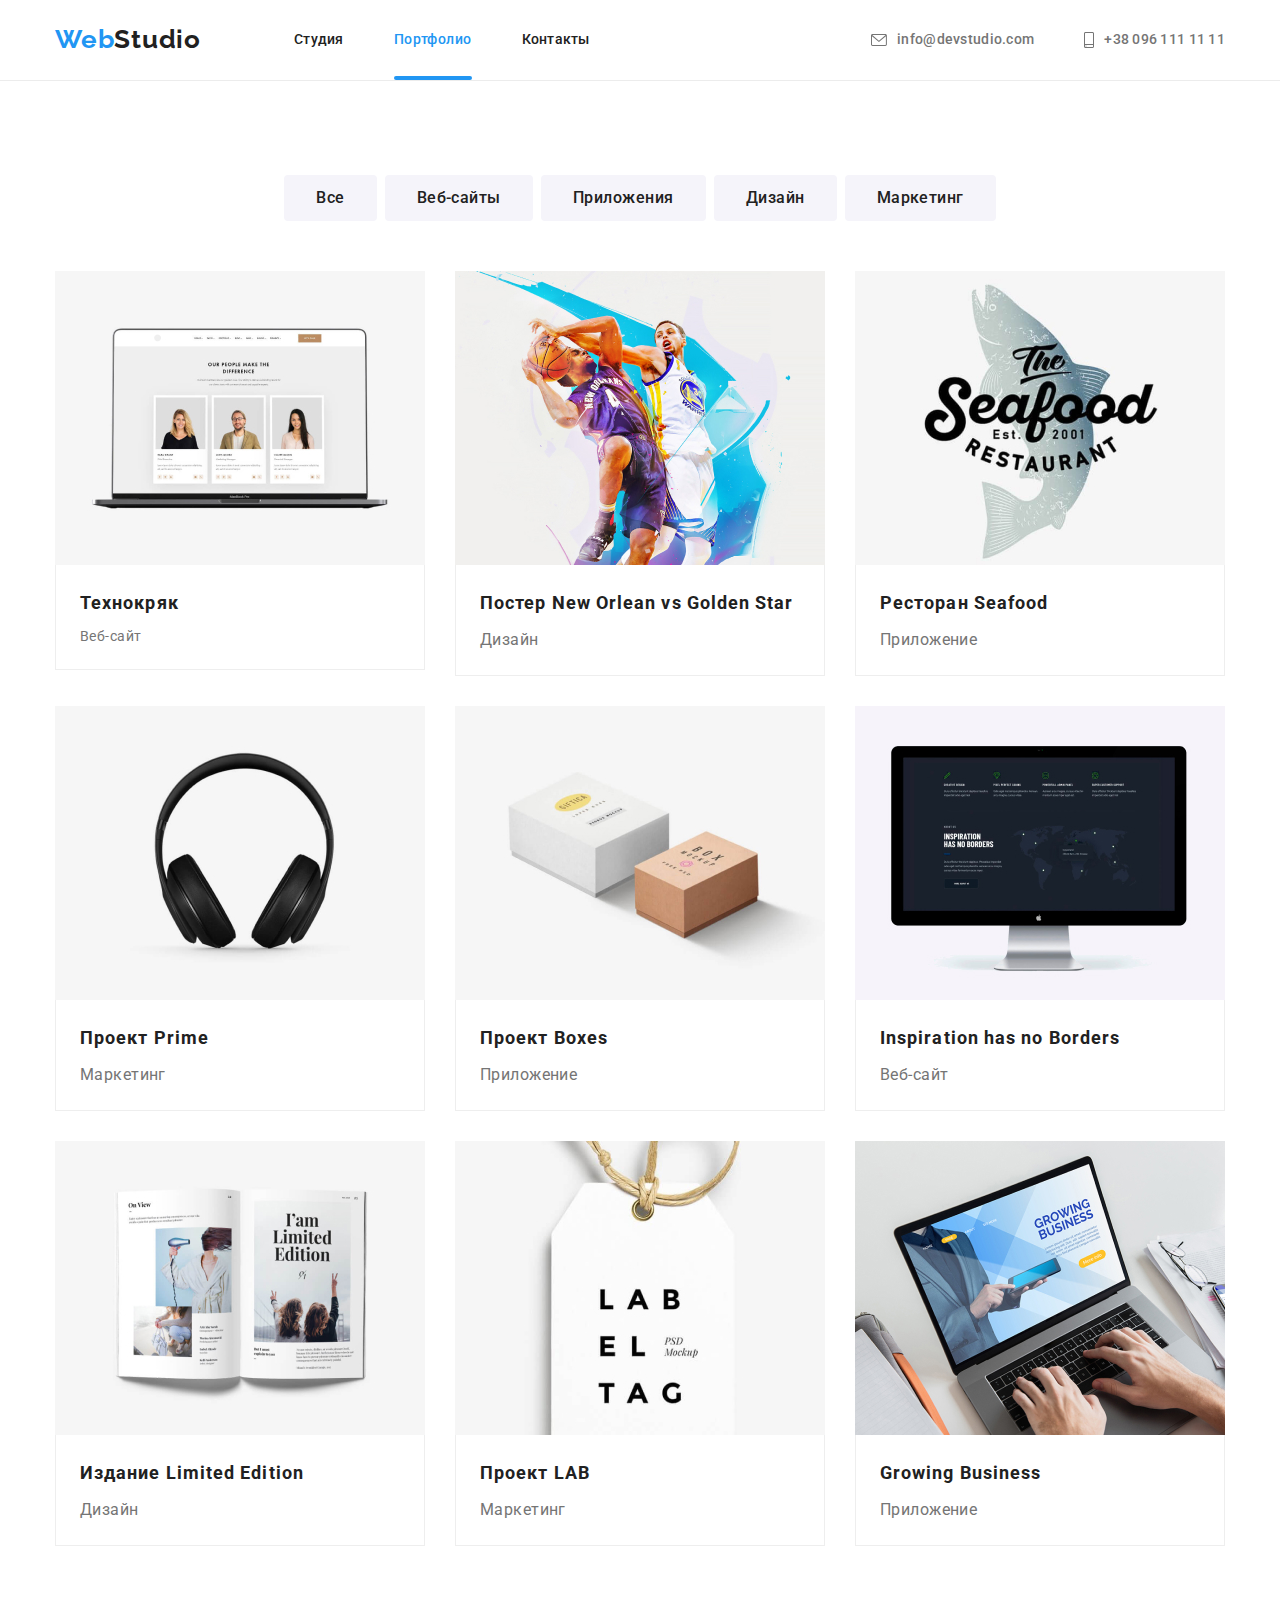
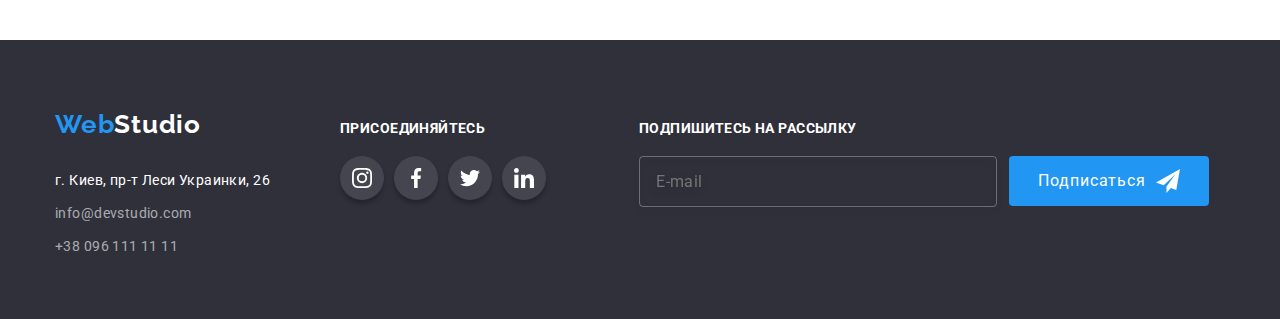
==== portfolio.html @ 82fd7d49 "перекопіював" ====
<!DOCTYPE html>
<html lang="ru">

<head>
    <meta charset="UTF-8">
    <meta http-equiv="X-UA-Compatible" content="IE=edge">
    <meta name="viewport" content="width=device-width, initial-scale=1.0">
    <title>Document</title>
    <link rel="preconnect" href="https://fonts.googleapis.com">
    <link rel="preconnect" href="https://fonts.gstatic.com" crossorigin>
    <link
        href="https://fonts.googleapis.com/css2?family=Raleway:wght@700&family=Roboto:wght@400;500;700;900&display=swap"
        rel="stylesheet">
    <link rel="stylesheet" href="./css/normalize.css"/>
    <link rel="stylesheet" href="./css/styles.css"/>
</head>

<body>
    <!-- Шапка сайта -->
<header class="page-header">
    <div class="container header-container">
        <nav class="main-nav">
            <div class="logo-site">
                <a href="./index.html" class="logo">Web<span class="logo-header">Studio</span></a>
            </div>
            <ul class="site-nav">
                <li class="list"><a href="./index.html" class="link">Студия</a></li>
                <li class="list"><a href="./portfolio.html" class="portfolio-link">Портфолио</a></li>
                <li class="list"><a href="" class="link">Контакты</a></li>
            </ul>
        </nav>
        <ul class="address-list">
            <li>
                <a href="mailto:info@devstudio.com" class="mail">
                    <svg class="mail-icon" width="16" height="12">
                        <use href="./images/sprite.svg#icon-mail"></use>
                    </svg>
                    info@devstudio.com</a>
            </li>
            <li class="address-list-item">
                <a href="tel:+380961111111" class="telef">
                    <svg class="telef-icon" width="10" height="16">
                        <use href="./images/sprite.svg#icon-tell"></use>
                    </svg>
                    +38 096 111 11 11</a>
            </li>
                    </ul>
    </div>
</header>
    <main>
        <section class="section project">
        <div class="container">

    
        <h1 class="visually-hidden">Проекти</h1>
        <ul class="project-list-ul">
            <li class="project-list-item"><button class="project-button" type="button">Все</button></li>
            <li class="project-list-item"><button class="project-button" type="button">Веб-сайты</button></li>
            <li class="project-list-item"><button class="project-button" type="button">Приложения</button></li>
            <li class="project-list-item"><button class="project-button" type="button">Дизайн</button></li>
            <li class="project-list-item"><button class="project-button" type="button">Маркетинг</button></li>
        </ul>
           <ul class="project-list">
            <li class="item">
                <div class="project-item-text">
                <img src="./images/portfolio1.jpg" alt="проетк" width="370"/>
                <p class="project-description">
                Технокряк это современная площадка распространения коронавируса.
                 Компании используют эту платформу для цифрового
                шпионажа и атак на защищённые сервера конкурентов.
                </p>
                </div>
                <div class="project-title-text">
                <h2 class="project-title">Технокряк</h2>
                <p>Веб-сайт</p>

                </div>
            </li>
            <li class="item">
                <div class="project-item-text">
                <img src="./images/portfolio2.jpg" alt="проетк" width="370"/>
                <p class="project-description">
                    Технокряк это современная площадка распространения коронавируса.
                    Компании используют эту платформу для цифрового
                    шпионажа и атак на защищённые сервера конкурентов.
                </p>
                </div>
                <div class="project-title-text">
                <h2 class="project-title">Постер New Orlean vs Golden Star</h2>
                <p class="project-text">Дизайн</p>
                </div>
            </li>
            <li class="item">
                <div class="project-item-text">
                <img src="./images/portfolio3.jpg" alt="проетк" width="370"/>
                <p class="project-description">
                    Технокряк это современная площадка распространения коронавируса.
                    Компании используют эту платформу для цифрового
                    шпионажа и атак на защищённые сервера конкурентов.
                </p>
                </div>
               <div class="project-title-text">
                <h2 class="project-title">Ресторан Seafood</h2>
                <p class="project-text">Приложение</p>
                </div>
            </li>
            <li class="item">
                <div class="project-item-text">
                <img src="./images/portfolio4.jpg" alt="проетк" width="370"/>
                <p class="project-description">
                    Технокряк это современная площадка распространения коронавируса.
                    Компании используют эту платформу для цифрового
                    шпионажа и атак на защищённые сервера конкурентов.
                </p>
                </div>
                <div class="project-title-text">
                <h2 class="project-title">Проект Prime</h2>
                <p class="project-text">Маркетинг</p>
                </div>
            </li>
            <li class="item">
                <div class="project-item-text">
                <img src="./images/portfolio5.jpg" alt="проетк" width="370"/>
                <p class="project-description">
                    Технокряк это современная площадка распространения коронавируса.
                    Компании используют эту платформу для цифрового
                    шпионажа и атак на защищённые сервера конкурентов.
                </p>
                </div>
               <div class="project-title-text">
                <h2 class="project-title">Проект Boxes</h2>
                <p class="project-text">Приложение</p>
                </div>
            </li>
            <li class="item">
                <div class="project-item-text">
                <img src="./images/portfolio6.jpg" alt="проетк" width="370"/><p class="project-description">
                    Технокряк это современная площадка распространения коронавируса.
                    Компании используют эту платформу для цифрового
                    шпионажа и атак на защищённые сервера конкурентов.
                </p>
                </div>
                <div class="project-title-text">
                <h2 class="project-title">Inspiration has no Borders</h2>
                <p class="project-text">Веб-сайт</p>
                </div>
            </li>
            <li class="item">
                <div class="project-item-text">
                <img src="./images/portfolio7.jpg" alt="проетк" width="370"/>
                <p class="project-description">
                    Технокряк это современная площадка распространения коронавируса.
                    Компании используют эту платформу для цифрового
                    шпионажа и атак на защищённые сервера конкурентов.
                </p>
                </div>
                <div class="project-title-text">
                <h2 class="project-title">Издание Limited Edition</h2>
                <p class="project-text">Дизайн</p>
                </div>
            </li>
            <li class="item">
                <div class="project-item-text">
                <img src="./images/portfolio8.jpg" alt="проетк" width="370"/>
                <p class="project-description">
                    Технокряк это современная площадка распространения коронавируса.
                    Компании используют эту платформу для цифрового
                    шпионажа и атак на защищённые сервера конкурентов.
                </p>
                </div>
                <div class="project-title-text">
                <h2 class="project-title">Проект LAB</h2>
                <p class="project-text">Маркетинг</p>
                </div>
            </li>
            <li class="item">
                <div class="project-item-text">
                <img src="./images/portfolio9.jpg" alt="проетк" width="370"/>
                <p class="project-description">
                    Технокряк это современная площадка распространения коронавируса.
                    Компании используют эту платформу для цифрового
                    шпионажа и атак на защищённые сервера конкурентов.
                </p>
                </div>
                <div class="project-title-text">
                <h2 class="project-title">Growing Business</h2>
                <p class="project-text">Приложение</p>
                </div>
            </li>

        </ul>
     </div>
    </section>
    </main>
    <!-- Футер -->
    <footer class="footer">
        <div class="container footer-container">
            <div class="footer-addrres-container">
                <a href="./index.html" class="logo">Web<span class="logo-footer">Studio</span></a>
                <address class="address">
                    <ul class="footer-address-list">
                        <li class="footer-address-item">
                            <p class="addres">г. Киев, пр-т Леси Украинки, 26</p>
                        </li>
                        <li class="footer-address-item">
                            <a href="mailto:info@devstudio.com" class="footer-mail">info@devstudio.com</a>
                        </li>
                        <li class="footer-address-item">
                            <a href="tel:+380961111111" class="footer-telef">+38 096 111 11
                                11</a>
                        </li>
                    </ul>
                </address>
            </div>
            <div class="futer-social">
                <h2 class="futer-title">присоединяйтесь</h2>
                <ul class="social-list">
                    <li class="social-item">
                        <a href="" class="furet-social-link">
                            <svg class="furet-social-icon" width="20" height="20">
                                <use href="./images/sprite.svg#icon-instagram"></use>
                            </svg>
                        </a>
                    </li>
                    <li class="social-item">
                        <a href="" class="furet-social-link">
                            <svg class="furet-social-icon" width="20" height="20">
                                <use href="./images/sprite.svg#icon-facebook"></use>
                            </svg>
                        </a>
                    </li>
                    <li class="social-item">
                        <a href="" class="furet-social-link">
                            <svg class="furet-social-icon" width="20" height="20">
                                <use href="./images/sprite.svg#icon-twiter"></use>
                            </svg>
                        </a>
                    </li>
                    <li class="social-item">
                        <a href="" class="furet-social-link">
                            <svg class="furet-social-icon" width="20" height="20">
                                <use href="./images/sprite.svg#icon-linkedin"></use>
                            </svg>
                        </a>
                    </li>
                </ul>
            </div>
            <div class="futer-forn">
                <h2 class="futer-forn-title">Подпишитесь на рассылку</h2>
                <form action="#" class="futer-forn-mailing">
                    <input type="email" name="user-email" placeholder="E-mail" required class="futer-forn-input" />
                    <button type="submit" class="futer-forn-button">
                        Подписаться
                        <svg class="close-icon" width="24" height="24">
                            <use href="./images/sprite.svg#icon-send"></use>
                        </svg>
                    </button>
                </form>
            </div>
        </div>
    </footer>
        
        </body>
        
        </html>
---- css/styles.css ----
html {
  box-sizing: border-box;
}

*,
*::before,
*::after {
  box-sizing: border-box;
}

:root {
  --primary-text-color: #757575;
  --title-text-color: #212121;
  --accent-color: #2f303a;
  --primary-white-color: #ffffff;
  --text-line: #2196f3;
  --white-color: #ffffff;
  --background-color-button: #f5f4fa;
}

h1,
h2,
h3,
h4,
h5,
h6,
p {
  margin: 0;
  padding: 0;
}
a {
  text-decoration: none;
}

img{
  display: block;
}

ul,
li {
  padding: 0;
  margin: 0;
  list-style: none;
}

body {
  background-color: var(--primary-white-color);
  color: var(--primary-text-color);

  font-family: Roboto, sans-serif;
  letter-spacing: 0.03em;
  font-size: 14px;
  line-height: 1.71;

  margin: 0;
}

.section {
  padding: 94px 0;
}

.visually-hidden {
  position: absolute;
  width: 1px;
  height: 1px;
  margin: -1px;
  padding: 0;
  overflow: hidden;
  border: 0;
  clip: rect(0 0 0 0);
}



.header-container {
  height: 80px;
  display: flex;
  align-items: center;
  justify-content: space-between;
}

.container {
  max-width: 1200px;
  padding-left: 15px;
  padding-right: 15px;
  margin-left: auto;
  margin-right: auto;

}

.site-nav > .list:first-child {
  margin-left: 0;
}

.list {
  margin-left: 50px;
}

/* logo */

.main-nav {
  display: flex;
  align-items: center;
}

.site-nav {
  display: flex;
  
}

.logo-site {
  margin-right: 93px;
}
.logo {
  text-decoration: none;
  color: var(--text-line);
  font-family: Raleway;
  font-style: normal;
  font-weight: bold;
  font-size: 26px;
  line-height: 1.9;
  letter-spacing: 0.03em;
}
.logo-header {
  color: var(--title-text-color);
}
.logo-footer {
  color: var(--white-color);
}


.page-header {
  border-bottom: 1px solid #ECECEC;
}

.footer-address-list {
  display: block;
}
.address-list {
  display: flex;
}
.site-nav .link {
  color: var(--title-text-color);
  text-decoration: none;
  font-size: 14px;
  line-height: 1.14;
  letter-spacing: 0.02em;
  text-decoration: none;
}

.list {
position: relative;

}
.portfolio-link::after,
.list .link::after {
  position: absolute;
  display: block;
  width: 100%;
  height: 4px;
  background-color: var(--text-line);
  border-radius: 2px;
  content: "";
  left: 0px;
  top: 48px;
  opacity: 0;
  transform: scale(0);
 transition: background-color 250ms cubic-bezier(0.4, 0, 0.2, 1);
}

.portfolio-link::after,
.list .link:hover::after {
  opacity: 1;
  transform: scale(1);
 transition: background-color 250ms cubic-bezier(0.4, 0, 0.2, 1);
}

.mail {
  margin-right: 50px;
}
.mail,
.telef {
  display: flex;
  align-items: center;
  color: var(--primary-text-color);
  text-decoration: none;
  font-size: 14px;
  line-height: 1.14;
  letter-spacing: 0.02em;
  text-decoration: none;
  transition: color 250ms cubic-bezier(0.4, 0, 0.2, 1);

}
.address-list-item{
  display: inline-flex;
  background-size: contain;
  align-items: center;

}

.mail:hover .mail-icon,
.mail:focus .mail-icon,
.telef:hover .telef-icon,
.telefem:focus .telef-icon {
  fill: var(--text-line);
}

.mail-icon,
.telef-icon {
  margin-right: 10px;
  fill: var(--primary-text-color);
 transition: fill 250ms cubic-bezier(0.4, 0, 0.2, 1);
}
.site-nav,
.mail,
.telef {
  font-weight: 500;
}


.site-nav .link:hover,
.mail:hover,
.telef:hover,
.site-nav .link:focus,
.mail:focus,
.telef:focus {
  color: var(--text-line);
 transition: color 250ms cubic-bezier(0.4, 0, 0.2, 1);}

/* ГЕРОЙ */

.hero {
  background-color: var(--accent-color);
  max-width: 1600px;
  padding: 200px 0;
  align-items: center;
  text-align: center;
  background-image: linear-gradient(
    rgba(47, 48, 58, 0.4),
    rgba(47, 48, 58, 0.4)
  ),
  url(../images/hero.jpg);
  background-repeat: no-repeat;
  background-position: center;
  background-size: cover;
  margin: 0 auto;
}

.hero-title {
  color: var(--primary-white-color);

  font-weight: 900;
  font-size: 44px;
  line-height: 1.36;
  text-align: center;
  letter-spacing: 0.06em;
  text-transform: uppercase;

  margin-top: 0;

  max-width: 650px;
  margin: 0 auto;
  margin-bottom: 30px;
}

/* Button */

.button {
  color: var(--primary-white-color);
  background-color: var(--text-line);

  font-size: 16px;
  line-height: 1.87;
  letter-spacing: 0.06em;
  cursor: pointer;
font-weight: 700;
  margin-left: auto;
  margin-right: auto;
  padding: 10px 32px;
  border: none;
  border-radius: 4px;
  transition: background-color 250ms cubic-bezier(0.4, 0, 0.2, 1);
}

.button:focus,
.button:hover {
  background-color: #188ce8;
}

/* -----------------Преимущества---------------------------- */


.advantages-list {
  display: flex;
}
.advantages-img{
  padding: 25px 100px;
  margin-bottom: 30px;
  background: #F5F4FA;
border-radius: 4px
}
.advantages-title {
  color: var(--title-text-color);
  text-transform: uppercase;
  line-height: 1.14;
  font-size: 14px;
  letter-spacing: 0.03em;
  margin-bottom: 10px;
}

.advantages-box {
  margin-left: 30px;

}

.advantages-box:first-child {
  margin-left: 0;
}
.advantages-text {
  color: var(--primary-text-color);
  width: 270px;
  /* flex-wrap: wrap; */
}

/* -----------Чем мы занимаемся---------------------- */
.work{
  padding-top: 0;
}
.work-list {
  display: flex;
}

.clients-title,
.work-title,
.team-our-title{
  color: var(--title-text-color);

  font-size: 36px;
  line-height: 1.16;
  text-align: center;
  letter-spacing: 0.03em;
  margin-bottom: 50px;
}

.work-box:not(:last-child) {
  margin-right: 30px;
}

.work-box{
  position: relative;

}
.work-text{
  position:absolute;
width: 100%;
  font-size: 14px;
  font-weight: 700;
line-height: 1.14;
text-align: center;
letter-spacing: 0.03em;
text-transform: uppercase;

padding: 27px;
bottom: 0px;


color: var(--white-color);
background: rgba(47, 48, 58, 0.8);
}


/* ------------------ Наша команда--------------------- */

.team {
    background-color: var(--background-color-button);
}
.team-list {
  display: flex;
}

.team-icon {
  margin-left: 30px;
  box-shadow: 0px 1px 3px rgba(0, 0, 0, 0.12), 0px 1px 1px rgba(0, 0, 0, 0.14),
    0px 2px 1px rgba(0, 0, 0, 0.2);
  border-radius: 0px 0px 4px 4px;
}
.team-icon:first-child {
  margin-left: 0px;
}
.team-text {
  font-size: 16px;
  line-height: 1.18;
  text-align: center;
  margin-bottom: 16px;
}


.team-title {
  color: var(--title-text-color);

  font-weight: 500;
  font-size: 16px;
  line-height: 1.18;
  text-align: center;

  margin-bottom: 10px;
}
.team-wrapper{
  padding: 30px 0;
  background-color: #ffffff;
}
/* ------------------постоянні клієнти-------------------*/
.clients-list {
    display: flex;
    justify-content: center;
}

.clients-item {

    margin-right: 30px;
}

.clients-item:last-child {
    margin-right: 0;
}

.clients-link {

  display: flex;
  align-items: center;
  justify-content: center;
  border: 1px solid #AFB1B8;
  border-radius: 4px;
      width: 170px;
    height: 92px;
}

.clients-link:hover{
border-color: var(--text-line);
}
.clients-icon {
    fill: #AFB1B8;
}


.clients-item:focus .clients-item,
.clients-item:hover .clients-item {
  
    border: 5px solid var(--text-line);
}

.clients-link:hover .clients-icon,
.clients-link:focus .clients-icon {
    fill: var(--text-line);
   
}

/* ------------------посилання на соц мережі-------------------*/
.social-list {
    display: flex;
    justify-content: center;
}

.social-item {
    width: 44px;
    height: 44px;
    margin-right: 10px;
}

.social-item:last-child {
    margin-right: 0;
}

.social-link {
    height: 100%;
    background-color: var(--primary-white-color);
    border-radius: 50%;
    display: block;
    display: flex;
    align-items: center;
    justify-content: center;
    transition: background-color 250ms cubic-bezier(0.4, 0, 0.2, 1);
}

.social-icon {
    fill: #AFB1B8;
}

.social-link:hover,
.social-link:focus {
    background-color: var(--text-line);
}

.social-link:hover .social-icon,
.social-link:focus .social-icon {
    fill: var(--primary-white-color);
}


/* Футер */
.footer {
  background: #2f303a;
  padding: 60px 0;
}

.footer-container{
  display: flex;
  align-items: baseline;
}


.addres {
  text-decoration: none;
  list-style: none;
  color: var(--primary-white-color);
}

.footer-mail,
.footer-telef {
  color: rgba(255, 255, 255, 0.6);
  text-decoration: none;
  list-style: none;

}


.footer-mail:hover,
.footer-telef:hover,
.footer-mail:focus,
.footer-telef:focus {
  color: var(--text-line);
    transition: color 250ms cubic-bezier(0.4, 0, 0.2, 1);

}

.addres,
.footer-mail,
.footer-telef {
  font-style: normal;
  font-weight: normal;
}

.footer-address-item:not(:last-child) {
  margin-bottom: 9px;
}

.address {
  margin-top: 20px;
}

.futer-social {
margin-left: 70px;
}

.futer-forn-title,
.futer-title {
color: #FFFFFF;
font-size: 14px;
line-height: 16px;
letter-spacing: 0.03em;
text-transform: uppercase;
margin-bottom: 20px;

}

.furet-social-link {
    height: 100%;
    box-shadow: 0px 4px 4px rgba(0, 0, 0, 0.25);
    background-color: rgba(256, 256, 256, 0.10);
    border-radius: 50%;
    display: block;
    display: flex;
    align-items: center;
    justify-content: center;
    transition: background-color 250ms cubic-bezier(0.4, 0, 0.2, 1);

}

.furet-social-icon {
    fill: #ffffff;
}

.furet-social-link:hover,
.furet-social-link:focus {
    background-color: var(--text-line);
}

/*-----------------форма розсилки------------*/

.futer-forn{
  width: 570px;
margin-left: 93px;
}
.futer-forn-mailing{
    display: flex;
    justify-content: space-between;;
}


.futer-forn-button{
     display: flex;
    align-items: center;
    justify-content: center;
  color: var(--primary-white-color);
    background-color: var(--text-line);
    font-size: 16px;
    line-height: 1.87;
    letter-spacing: 0.06em;
    cursor: pointer;
    margin-left: 12px;
    
    padding-top: 10px;
    padding-bottom: 10px;
    border: none;
    border-radius: 4px;
    transition: background-color 250ms cubic-bezier(0.4, 0, 0.2, 1);
    
    width: 200px;
    height: 50px;
}

.futer-forn-input{
  width: 358px;
  height: 100%;
  border: 1px solid rgba(255, 255, 255, 0.3);
box-sizing: border-box;
filter: drop-shadow(0px 4px 4px rgba(0, 0, 0, 0.15));
border-radius: 4px;
background-color: inherit;
padding-top: 15px;
padding-bottom: 15px;
padding-left: 16px;
font-size: 16px;
line-height: 1,25;
letter-spacing: 0.03em;

color: rgba(255, 255, 255, 0.6);

}

.close-icon{
  margin-left: 10px;
  
}

/*_____________________ */
/* -------------------сторінка portfolio------------------ */

/* header portfolio */

.portfolio-link {
  text-decoration: none;
  color: var(--text-line);

}
/* кнопки в портфоліо */
.project-button:hover,
.project-button:focus {
  background: #2196F3;
  color: var(--white-color);
}
.project-button {
  background: var(--background-color-button);
  color: var(--title-text-color);
  cursor: pointer;
  font-weight: 500;
  font-size: 16px;
  line-height: 1.62;
  text-align: center;
  letter-spacing: 0.03em;
  padding: 10px 32px;
  border: none;
  border-radius: 4px;
  font-family: inherit;
  transition: background-color 250ms cubic-bezier(0.4, 0, 0.2, 1);
}

/* роботи в портфоліо */


.project-title {
  color: var(--title-text-color);

  font-size: 18px;
  line-height: 2;
  letter-spacing: 0.06em;
  margin-bottom: 4px;
}

.project-list-ul {
  display: flex;
  justify-content: center;
  margin-bottom: 50px;
}
.project-list-item {
  
  margin-left: 8px;
}

.project-button:hover,
.project-button:focus {
box-shadow: 0px 3px 1px rgba(0, 0, 0, 0.1), 0px 1px 2px rgba(0, 0, 0, 0.08), 0px 2px 2px rgba(0, 0, 0, 0.12);
}

.project-list-item:first-child {
  margin-left: 0px;
}

/* .project-button {
  list-style: none;
  align-items: center;
  margin-right: 8px; 
}*/

.project-text {
  font-size: 16px;
  line-height: 1.87;
}

.project-list {
  display: flex;
  flex-wrap: wrap;
  margin-left: calc(-1 * 30px);
  margin-top: calc(-1 * 30px);
}

.item {
  flex-basis: calc(100% / 3 - 30px);
  margin-left: 30px;
  margin-top: 30px;

}

.item:hover,
.item:focus {
  
box-shadow: 0px 1px 1px rgba(0, 0, 0, 0.12), 0px 4px 4px rgba(0, 0, 0, 0.06), 1px 4px 6px rgba(0, 0, 0, 0.16);
}

.project-title-text{
  padding: 20px 24px 20px 24px;
  border-left: 1px solid #EEEEEE;
  border-bottom: 1px solid #EEEEEE;
  border-right: 1px solid #EEEEEE;
}

.item:hover .project-description {
    transform: translateY(0);
}

.project-item-text{
    position: relative;
    overflow: hidden;
}

.project-description {
    line-height: 1.56;
    font-size: 18px;

    background: rgba(33, 150, 243, 0.9);
    color: var(--white-color);
    position: absolute;
    top: 0;
    height: 100%;
    padding: 63px 24px;
    transform: translate(0%, 100%);
    transition: transform 250ms cubic-bezier(0.4, 0, 0.2, 1);
}

/*------------------------модельне вікно-------------------*/


.backdrop {
    width: 100vw;
    height: 100vh;
    position: fixed;
    top: 0;
    background-color: rgba(0, 0, 0, 0.2);
}

.modal {

    background-color: #ffffff;
    box-shadow: 0px 1px 3px rgba(0, 0, 0, 0.12), 0px 1px 1px rgba(0, 0, 0, 0.14), 0px 2px 1px rgba(0, 0, 0, 0.2);
    border-radius: 4px;
    position: absolute;
    top: 50%;
    left: 50%;
    transform: translate(-50%, -50%);
 
    padding: 40px;
}

.btn-close {
    width: 30px;
    height: 30px;
    border-radius: 50%;
    background-color: transparent;
    border: 1px solid rgba(0, 0, 0, 0.1);
    position: absolute;
    top: 8px;
    right: 8px;
    cursor: pointer;
    display: flex;
     align-items: center;
    
  
}

.is-hidden {
    opacity: 0;
    pointer-events: none;
}

.modal-title {
font-size: 20px;
line-height: 1.15;
text-align: center;
letter-spacing: 0.03em;
font-weight: bold;

color: var(--title-text-color);

margin-bottom: 12px;

}

.form-label{
display: block;
margin-bottom: 5px;
font-size: 12px;
line-height: 1.16;
letter-spacing: 0.01em;
color: #757575;
}
/*------------------------------------------------------*/

.human-data {
margin-bottom: 10px;
}

.form-input {
width: 100%;
height: 45px;
border: 1px solid rgba(33, 33, 33, 0.2);
box-sizing: border-box;
border-radius: 4px;
margin-bottom: 10px;

padding-left: 40px;
outline: none;
}

.text-coment:focus,
.form-input:focus {
    border-color: var(--text-line);
}
/*--------------------------------------------------*/
.form-input:focus + .form-icon {
    fill: var(--text-line);
   
}




.form-cpment {
    width: 100%;
    height: 120px;
    border: 1px solid #999999;
    border-radius: 5px;
    padding: 5px 10px;
    resize: none;
    
    
    font-size: 12px;
line-height: 11.16;
letter-spacing: 0.01em;

color: rgba(117, 117, 117, 0.5);
}

.form-cpment::placeholder {
    font-size: 14px;
}

.input-wrapper {
    display: block;
    position: relative;
}

.form-icon {
    position: absolute;
    left: 12px;
    top: 25%;
    
}



.check-text {
    font-size: 14px;
    color: var(--fifth-text-color);
    display: flex;
    align-items: center;
    position: relative;
    margin-bottom: 20px;
}

.check-item {
    width: 15px;
    height: 15px;
    border: 2px solid #000000;
    border-radius: 3px;
    margin-right: 5px;
    display: flex;
    align-items: center;
    justify-content: center;
}

.form-checkbox:checked + .check-text > .check-item {
    background-color: var(--text-line);
    border-color: transparent;
}


.form-btn {

  display: block;
    margin: 0 auto;
  font-weight: bold;
font-size: 16px;
line-height: 1.87;
/* display: flex; */
align-items: center;
text-align: center;
letter-spacing: 0.06em;
color: #FFFFFF;
background: #188CE8;
box-shadow: 0px 4px 4px rgba(0, 0, 0, 0.15);
border-radius: 4px;
border: none;
padding: 10px 55px;
cursor: pointer;

}
.link-check {
  color: var(--text-line);
  margin-left: 5px;
}

.text-coment{
width: 100%;
height: 120px;
border: 1px solid rgba(33, 33, 33, 0.2);
box-sizing: border-box;
border-radius: 4px;
padding: 12px 16px;
resize: none;
}
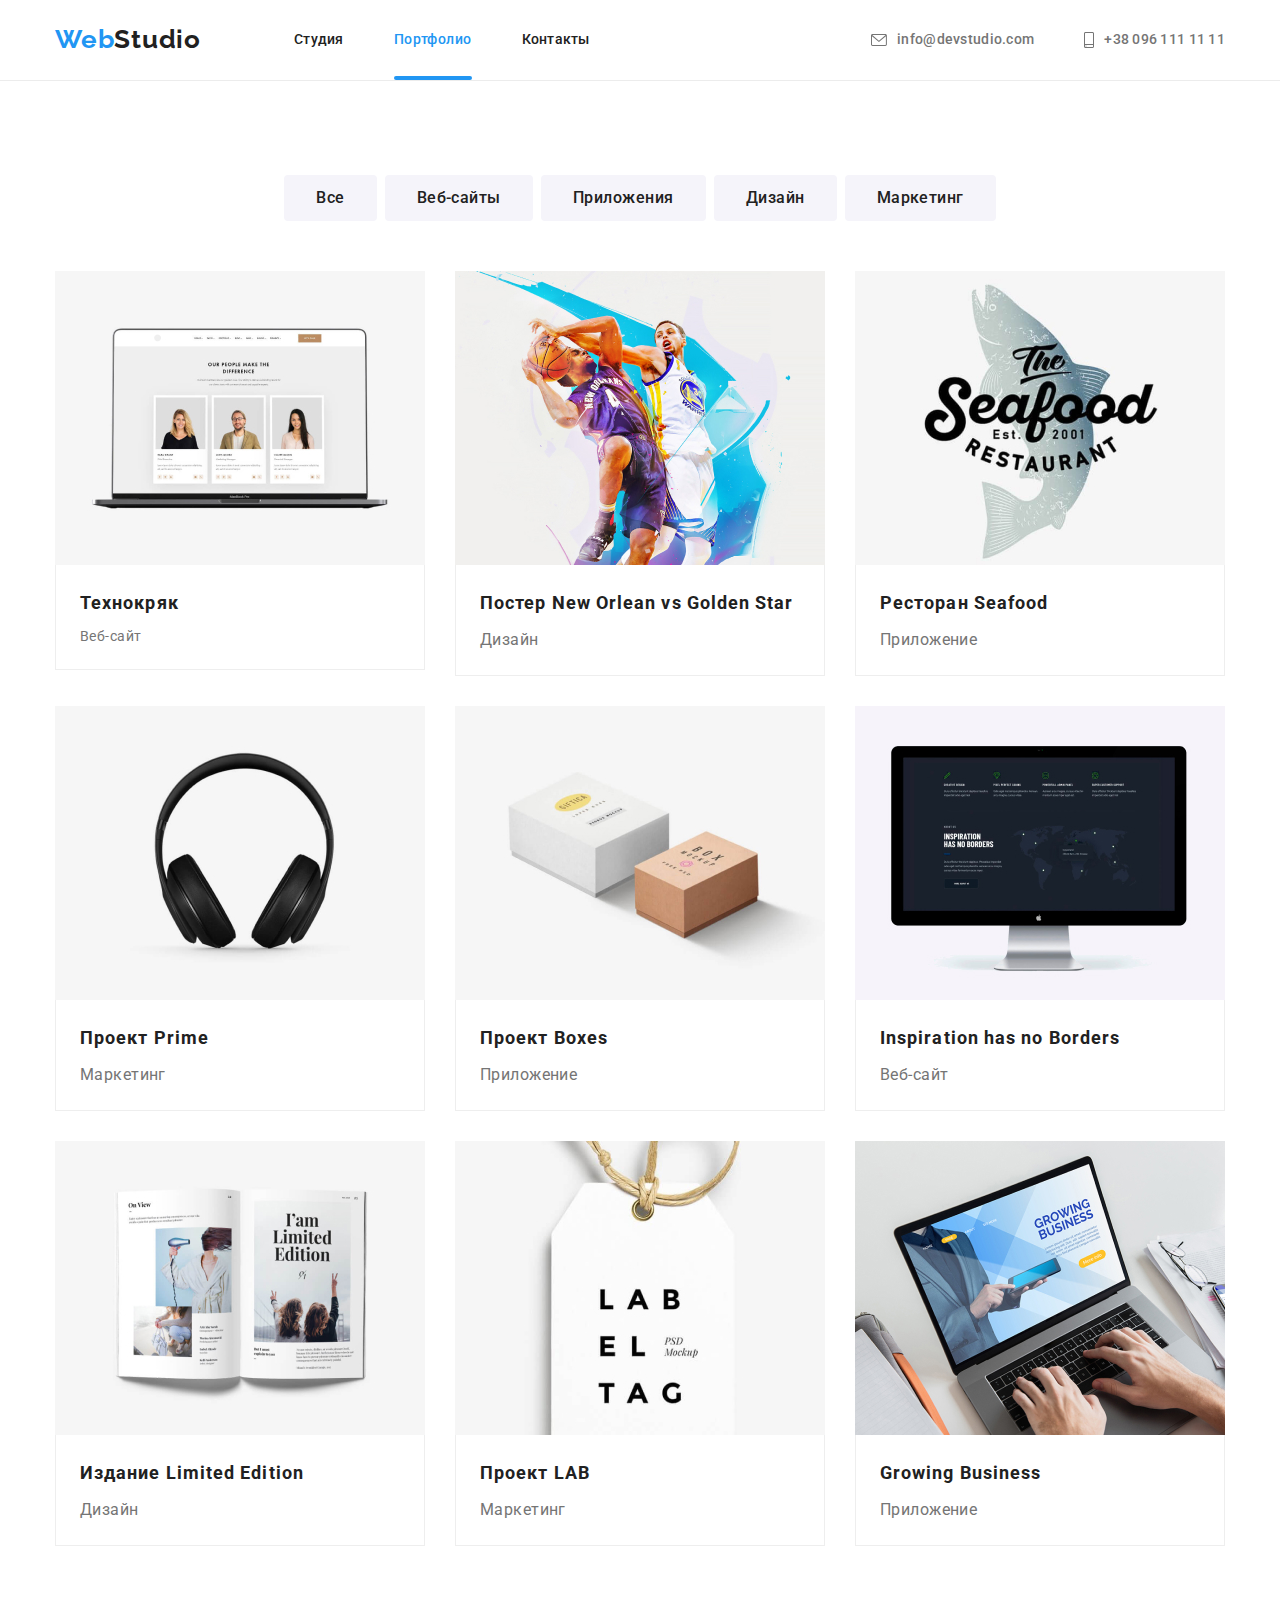
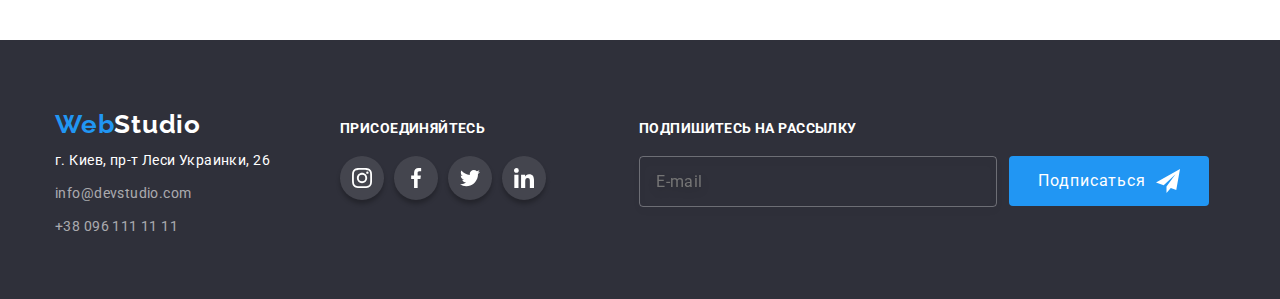
==== commit fd489e4e: "розбив на файли scss" ====
--- a/portfolio.html
+++ b/portfolio.html
@@ -13,11 +13,12 @@
         rel="stylesheet">
     <link rel="stylesheet" href="./css/normalize.css"/>
     <link rel="stylesheet" href="./css/styles.css"/>
+    <link rel="stylesheet" href="./css/main.min.css" />
 </head>
 
 <body>
     <!-- Шапка сайта -->
-<header class="page-header">
+<header class="header">
     <div class="container header-container">
         <nav class="main-nav">
             <div class="logo-site">
@@ -53,12 +54,12 @@
 
     
         <h1 class="visually-hidden">Проекти</h1>
-        <ul class="project-list-ul">
-            <li class="project-list-item"><button class="project-button" type="button">Все</button></li>
-            <li class="project-list-item"><button class="project-button" type="button">Веб-сайты</button></li>
-            <li class="project-list-item"><button class="project-button" type="button">Приложения</button></li>
-            <li class="project-list-item"><button class="project-button" type="button">Дизайн</button></li>
-            <li class="project-list-item"><button class="project-button" type="button">Маркетинг</button></li>
+        <ul class="project-button">
+            <li class="project-button__list"><button class="project-button__item" type="button">Все</button></li>
+            <li class="project-button__list"><button class="project-button__item" type="button">Веб-сайты</button></li>
+            <li class="project-button__list"><button class="project-button__item" type="button">Приложения</button></li>
+            <li class="project-button__list"><button class="project-button__item" type="button">Дизайн</button></li>
+            <li class="project-button__list"><button class="project-button__item" type="button">Маркетинг</button></li>
         </ul>
            <ul class="project-list">
             <li class="item">
--- a/css/styles.css
+++ b/css/styles.css
@@ -1,960 +1,43 @@
-html {
-  box-sizing: border-box;
-}
 
-*,
-*::before,
-*::after {
-  box-sizing: border-box;
-}
-
-:root {
-  --primary-text-color: #757575;
-  --title-text-color: #212121;
-  --accent-color: #2f303a;
-  --primary-white-color: #ffffff;
-  --text-line: #2196f3;
-  --white-color: #ffffff;
-  --background-color-button: #f5f4fa;
-}
-
-h1,
-h2,
-h3,
-h4,
-h5,
-h6,
-p {
-  margin: 0;
-  padding: 0;
-}
-a {
-  text-decoration: none;
-}
-
-img{
-  display: block;
-}
-
-ul,
-li {
-  padding: 0;
-  margin: 0;
-  list-style: none;
-}
-
-body {
-  background-color: var(--primary-white-color);
-  color: var(--primary-text-color);
-
-  font-family: Roboto, sans-serif;
-  letter-spacing: 0.03em;
-  font-size: 14px;
-  line-height: 1.71;
-
-  margin: 0;
-}
-
-.section {
-  padding: 94px 0;
-}
-
-.visually-hidden {
-  position: absolute;
-  width: 1px;
-  height: 1px;
-  margin: -1px;
-  padding: 0;
-  overflow: hidden;
-  border: 0;
-  clip: rect(0 0 0 0);
-}
-
-
-
-.header-container {
-  height: 80px;
-  display: flex;
-  align-items: center;
-  justify-content: space-between;
-}
-
-.container {
-  max-width: 1200px;
-  padding-left: 15px;
-  padding-right: 15px;
-  margin-left: auto;
-  margin-right: auto;
-
-}
-
-.site-nav > .list:first-child {
-  margin-left: 0;
-}
-
-.list {
-  margin-left: 50px;
-}
 
 /* logo */
 
-.main-nav {
-  display: flex;
-  align-items: center;
-}
-
-.site-nav {
-  display: flex;
-  
-}
-
-.logo-site {
-  margin-right: 93px;
-}
-.logo {
-  text-decoration: none;
-  color: var(--text-line);
-  font-family: Raleway;
-  font-style: normal;
-  font-weight: bold;
-  font-size: 26px;
-  line-height: 1.9;
-  letter-spacing: 0.03em;
-}
-.logo-header {
-  color: var(--title-text-color);
-}
-.logo-footer {
-  color: var(--white-color);
-}
-
-
-.page-header {
-  border-bottom: 1px solid #ECECEC;
-}
-
-.footer-address-list {
-  display: block;
-}
-.address-list {
-  display: flex;
-}
-.site-nav .link {
-  color: var(--title-text-color);
-  text-decoration: none;
-  font-size: 14px;
-  line-height: 1.14;
-  letter-spacing: 0.02em;
-  text-decoration: none;
-}
-
-.list {
-position: relative;
-
-}
-.portfolio-link::after,
-.list .link::after {
-  position: absolute;
-  display: block;
-  width: 100%;
-  height: 4px;
-  background-color: var(--text-line);
-  border-radius: 2px;
-  content: "";
-  left: 0px;
-  top: 48px;
-  opacity: 0;
-  transform: scale(0);
- transition: background-color 250ms cubic-bezier(0.4, 0, 0.2, 1);
-}
-
-.portfolio-link::after,
-.list .link:hover::after {
-  opacity: 1;
-  transform: scale(1);
- transition: background-color 250ms cubic-bezier(0.4, 0, 0.2, 1);
-}
-
-.mail {
-  margin-right: 50px;
-}
-.mail,
-.telef {
-  display: flex;
-  align-items: center;
-  color: var(--primary-text-color);
-  text-decoration: none;
-  font-size: 14px;
-  line-height: 1.14;
-  letter-spacing: 0.02em;
-  text-decoration: none;
-  transition: color 250ms cubic-bezier(0.4, 0, 0.2, 1);
-
-}
-.address-list-item{
-  display: inline-flex;
-  background-size: contain;
-  align-items: center;
-
-}
-
-.mail:hover .mail-icon,
-.mail:focus .mail-icon,
-.telef:hover .telef-icon,
-.telefem:focus .telef-icon {
-  fill: var(--text-line);
-}
-
-.mail-icon,
-.telef-icon {
-  margin-right: 10px;
-  fill: var(--primary-text-color);
- transition: fill 250ms cubic-bezier(0.4, 0, 0.2, 1);
-}
-.site-nav,
-.mail,
-.telef {
-  font-weight: 500;
-}
-
-
-.site-nav .link:hover,
-.mail:hover,
-.telef:hover,
-.site-nav .link:focus,
-.mail:focus,
-.telef:focus {
-  color: var(--text-line);
- transition: color 250ms cubic-bezier(0.4, 0, 0.2, 1);}
-
 /* ГЕРОЙ */
 
-.hero {
-  background-color: var(--accent-color);
-  max-width: 1600px;
-  padding: 200px 0;
-  align-items: center;
-  text-align: center;
-  background-image: linear-gradient(
-    rgba(47, 48, 58, 0.4),
-    rgba(47, 48, 58, 0.4)
-  ),
-  url(../images/hero.jpg);
-  background-repeat: no-repeat;
-  background-position: center;
-  background-size: cover;
-  margin: 0 auto;
-}
-
-.hero-title {
-  color: var(--primary-white-color);
-
-  font-weight: 900;
-  font-size: 44px;
-  line-height: 1.36;
-  text-align: center;
-  letter-spacing: 0.06em;
-  text-transform: uppercase;
-
-  margin-top: 0;
-
-  max-width: 650px;
-  margin: 0 auto;
-  margin-bottom: 30px;
-}
 
 /* Button */
 
-.button {
-  color: var(--primary-white-color);
-  background-color: var(--text-line);
-
-  font-size: 16px;
-  line-height: 1.87;
-  letter-spacing: 0.06em;
-  cursor: pointer;
-font-weight: 700;
-  margin-left: auto;
-  margin-right: auto;
-  padding: 10px 32px;
-  border: none;
-  border-radius: 4px;
-  transition: background-color 250ms cubic-bezier(0.4, 0, 0.2, 1);
-}
-
-.button:focus,
-.button:hover {
-  background-color: #188ce8;
-}
 
 /* -----------------Преимущества---------------------------- */
 
 
-.advantages-list {
-  display: flex;
-}
-.advantages-img{
-  padding: 25px 100px;
-  margin-bottom: 30px;
-  background: #F5F4FA;
-border-radius: 4px
-}
-.advantages-title {
-  color: var(--title-text-color);
-  text-transform: uppercase;
-  line-height: 1.14;
-  font-size: 14px;
-  letter-spacing: 0.03em;
-  margin-bottom: 10px;
-}
-
-.advantages-box {
-  margin-left: 30px;
-
-}
-
-.advantages-box:first-child {
-  margin-left: 0;
-}
-.advantages-text {
-  color: var(--primary-text-color);
-  width: 270px;
-  /* flex-wrap: wrap; */
-}
 
 /* -----------Чем мы занимаемся---------------------- */
-.work{
-  padding-top: 0;
-}
-.work-list {
-  display: flex;
-}
-
-.clients-title,
-.work-title,
-.team-our-title{
-  color: var(--title-text-color);
-
-  font-size: 36px;
-  line-height: 1.16;
-  text-align: center;
-  letter-spacing: 0.03em;
-  margin-bottom: 50px;
-}
-
-.work-box:not(:last-child) {
-  margin-right: 30px;
-}
-
-.work-box{
-  position: relative;
-
-}
-.work-text{
-  position:absolute;
-width: 100%;
-  font-size: 14px;
-  font-weight: 700;
-line-height: 1.14;
-text-align: center;
-letter-spacing: 0.03em;
-text-transform: uppercase;
-
-padding: 27px;
-bottom: 0px;
-
-
-color: var(--white-color);
-background: rgba(47, 48, 58, 0.8);
-}
-
 
 /* ------------------ Наша команда--------------------- */
 
-.team {
-    background-color: var(--background-color-button);
-}
-.team-list {
-  display: flex;
-}
-
-.team-icon {
-  margin-left: 30px;
-  box-shadow: 0px 1px 3px rgba(0, 0, 0, 0.12), 0px 1px 1px rgba(0, 0, 0, 0.14),
-    0px 2px 1px rgba(0, 0, 0, 0.2);
-  border-radius: 0px 0px 4px 4px;
-}
-.team-icon:first-child {
-  margin-left: 0px;
-}
-.team-text {
-  font-size: 16px;
-  line-height: 1.18;
-  text-align: center;
-  margin-bottom: 16px;
-}
-
-
-.team-title {
-  color: var(--title-text-color);
-
-  font-weight: 500;
-  font-size: 16px;
-  line-height: 1.18;
-  text-align: center;
-
-  margin-bottom: 10px;
-}
-.team-wrapper{
-  padding: 30px 0;
-  background-color: #ffffff;
-}
 /* ------------------постоянні клієнти-------------------*/
-.clients-list {
-    display: flex;
-    justify-content: center;
-}
-
-.clients-item {
-
-    margin-right: 30px;
-}
-
-.clients-item:last-child {
-    margin-right: 0;
-}
-
-.clients-link {
-
-  display: flex;
-  align-items: center;
-  justify-content: center;
-  border: 1px solid #AFB1B8;
-  border-radius: 4px;
-      width: 170px;
-    height: 92px;
-}
-
-.clients-link:hover{
-border-color: var(--text-line);
-}
-.clients-icon {
-    fill: #AFB1B8;
-}
-
-
-.clients-item:focus .clients-item,
-.clients-item:hover .clients-item {
-  
-    border: 5px solid var(--text-line);
-}
-
-.clients-link:hover .clients-icon,
-.clients-link:focus .clients-icon {
-    fill: var(--text-line);
-   
-}
 
 /* ------------------посилання на соц мережі-------------------*/
-.social-list {
-    display: flex;
-    justify-content: center;
-}
-
-.social-item {
-    width: 44px;
-    height: 44px;
-    margin-right: 10px;
-}
-
-.social-item:last-child {
-    margin-right: 0;
-}
-
-.social-link {
-    height: 100%;
-    background-color: var(--primary-white-color);
-    border-radius: 50%;
-    display: block;
-    display: flex;
-    align-items: center;
-    justify-content: center;
-    transition: background-color 250ms cubic-bezier(0.4, 0, 0.2, 1);
-}
-
-.social-icon {
-    fill: #AFB1B8;
-}
-
-.social-link:hover,
-.social-link:focus {
-    background-color: var(--text-line);
-}
-
-.social-link:hover .social-icon,
-.social-link:focus .social-icon {
-    fill: var(--primary-white-color);
-}
 
 
 /* Футер */
-.footer {
-  background: #2f303a;
-  padding: 60px 0;
-}
-
-.footer-container{
-  display: flex;
-  align-items: baseline;
-}
-
-
-.addres {
-  text-decoration: none;
-  list-style: none;
-  color: var(--primary-white-color);
-}
-
-.footer-mail,
-.footer-telef {
-  color: rgba(255, 255, 255, 0.6);
-  text-decoration: none;
-  list-style: none;
-
-}
-
-
-.footer-mail:hover,
-.footer-telef:hover,
-.footer-mail:focus,
-.footer-telef:focus {
-  color: var(--text-line);
-    transition: color 250ms cubic-bezier(0.4, 0, 0.2, 1);
-
-}
-
-.addres,
-.footer-mail,
-.footer-telef {
-  font-style: normal;
-  font-weight: normal;
-}
-
-.footer-address-item:not(:last-child) {
-  margin-bottom: 9px;
-}
-
-.address {
-  margin-top: 20px;
-}
-
-.futer-social {
-margin-left: 70px;
-}
-
-.futer-forn-title,
-.futer-title {
-color: #FFFFFF;
-font-size: 14px;
-line-height: 16px;
-letter-spacing: 0.03em;
-text-transform: uppercase;
-margin-bottom: 20px;
-
-}
-
-.furet-social-link {
-    height: 100%;
-    box-shadow: 0px 4px 4px rgba(0, 0, 0, 0.25);
-    background-color: rgba(256, 256, 256, 0.10);
-    border-radius: 50%;
-    display: block;
-    display: flex;
-    align-items: center;
-    justify-content: center;
-    transition: background-color 250ms cubic-bezier(0.4, 0, 0.2, 1);
-
-}
-
-.furet-social-icon {
-    fill: #ffffff;
-}
-
-.furet-social-link:hover,
-.furet-social-link:focus {
-    background-color: var(--text-line);
-}
 
 /*-----------------форма розсилки------------*/
 
-.futer-forn{
-  width: 570px;
-margin-left: 93px;
-}
-.futer-forn-mailing{
-    display: flex;
-    justify-content: space-between;;
-}
-
-
-.futer-forn-button{
-     display: flex;
-    align-items: center;
-    justify-content: center;
-  color: var(--primary-white-color);
-    background-color: var(--text-line);
-    font-size: 16px;
-    line-height: 1.87;
-    letter-spacing: 0.06em;
-    cursor: pointer;
-    margin-left: 12px;
-    
-    padding-top: 10px;
-    padding-bottom: 10px;
-    border: none;
-    border-radius: 4px;
-    transition: background-color 250ms cubic-bezier(0.4, 0, 0.2, 1);
-    
-    width: 200px;
-    height: 50px;
-}
-
-.futer-forn-input{
-  width: 358px;
-  height: 100%;
-  border: 1px solid rgba(255, 255, 255, 0.3);
-box-sizing: border-box;
-filter: drop-shadow(0px 4px 4px rgba(0, 0, 0, 0.15));
-border-radius: 4px;
-background-color: inherit;
-padding-top: 15px;
-padding-bottom: 15px;
-padding-left: 16px;
-font-size: 16px;
-line-height: 1,25;
-letter-spacing: 0.03em;
-
-color: rgba(255, 255, 255, 0.6);
-
-}
-
-.close-icon{
-  margin-left: 10px;
-  
-}
 
 /*_____________________ */
 /* -------------------сторінка portfolio------------------ */
 
 /* header portfolio */
 
-.portfolio-link {
-  text-decoration: none;
-  color: var(--text-line);
 
-}
+
 /* кнопки в портфоліо */
-.project-button:hover,
-.project-button:focus {
-  background: #2196F3;
-  color: var(--white-color);
-}
-.project-button {
-  background: var(--background-color-button);
-  color: var(--title-text-color);
-  cursor: pointer;
-  font-weight: 500;
-  font-size: 16px;
-  line-height: 1.62;
-  text-align: center;
-  letter-spacing: 0.03em;
-  padding: 10px 32px;
-  border: none;
-  border-radius: 4px;
-  font-family: inherit;
-  transition: background-color 250ms cubic-bezier(0.4, 0, 0.2, 1);
-}
+
 
 /* роботи в портфоліо */
 
 
-.project-title {
-  color: var(--title-text-color);
-
-  font-size: 18px;
-  line-height: 2;
-  letter-spacing: 0.06em;
-  margin-bottom: 4px;
-}
-
-.project-list-ul {
-  display: flex;
-  justify-content: center;
-  margin-bottom: 50px;
-}
-.project-list-item {
-  
-  margin-left: 8px;
-}
-
-.project-button:hover,
-.project-button:focus {
-box-shadow: 0px 3px 1px rgba(0, 0, 0, 0.1), 0px 1px 2px rgba(0, 0, 0, 0.08), 0px 2px 2px rgba(0, 0, 0, 0.12);
-}
-
-.project-list-item:first-child {
-  margin-left: 0px;
-}
-
-/* .project-button {
-  list-style: none;
-  align-items: center;
-  margin-right: 8px; 
-}*/
-
-.project-text {
-  font-size: 16px;
-  line-height: 1.87;
-}
-
-.project-list {
-  display: flex;
-  flex-wrap: wrap;
-  margin-left: calc(-1 * 30px);
-  margin-top: calc(-1 * 30px);
-}
-
-.item {
-  flex-basis: calc(100% / 3 - 30px);
-  margin-left: 30px;
-  margin-top: 30px;
-
-}
-
-.item:hover,
-.item:focus {
-  
-box-shadow: 0px 1px 1px rgba(0, 0, 0, 0.12), 0px 4px 4px rgba(0, 0, 0, 0.06), 1px 4px 6px rgba(0, 0, 0, 0.16);
-}
-
-.project-title-text{
-  padding: 20px 24px 20px 24px;
-  border-left: 1px solid #EEEEEE;
-  border-bottom: 1px solid #EEEEEE;
-  border-right: 1px solid #EEEEEE;
-}
-
-.item:hover .project-description {
-    transform: translateY(0);
-}
-
-.project-item-text{
-    position: relative;
-    overflow: hidden;
-}
-
-.project-description {
-    line-height: 1.56;
-    font-size: 18px;
-
-    background: rgba(33, 150, 243, 0.9);
-    color: var(--white-color);
-    position: absolute;
-    top: 0;
-    height: 100%;
-    padding: 63px 24px;
-    transform: translate(0%, 100%);
-    transition: transform 250ms cubic-bezier(0.4, 0, 0.2, 1);
-}
-
 /*------------------------модельне вікно-------------------*/
 
-
-.backdrop {
-    width: 100vw;
-    height: 100vh;
-    position: fixed;
-    top: 0;
-    background-color: rgba(0, 0, 0, 0.2);
-}
-
-.modal {
-
-    background-color: #ffffff;
-    box-shadow: 0px 1px 3px rgba(0, 0, 0, 0.12), 0px 1px 1px rgba(0, 0, 0, 0.14), 0px 2px 1px rgba(0, 0, 0, 0.2);
-    border-radius: 4px;
-    position: absolute;
-    top: 50%;
-    left: 50%;
-    transform: translate(-50%, -50%);
- 
-    padding: 40px;
-}
-
-.btn-close {
-    width: 30px;
-    height: 30px;
-    border-radius: 50%;
-    background-color: transparent;
-    border: 1px solid rgba(0, 0, 0, 0.1);
-    position: absolute;
-    top: 8px;
-    right: 8px;
-    cursor: pointer;
-    display: flex;
-     align-items: center;
-    
-  
-}
-
-.is-hidden {
-    opacity: 0;
-    pointer-events: none;
-}
-
-.modal-title {
-font-size: 20px;
-line-height: 1.15;
-text-align: center;
-letter-spacing: 0.03em;
-font-weight: bold;
-
-color: var(--title-text-color);
-
-margin-bottom: 12px;
-
-}
-
-.form-label{
-display: block;
-margin-bottom: 5px;
-font-size: 12px;
-line-height: 1.16;
-letter-spacing: 0.01em;
-color: #757575;
-}
-/*------------------------------------------------------*/
-
-.human-data {
-margin-bottom: 10px;
-}
-
-.form-input {
-width: 100%;
-height: 45px;
-border: 1px solid rgba(33, 33, 33, 0.2);
-box-sizing: border-box;
-border-radius: 4px;
-margin-bottom: 10px;
-
-padding-left: 40px;
-outline: none;
-}
-
-.text-coment:focus,
-.form-input:focus {
-    border-color: var(--text-line);
-}
-/*--------------------------------------------------*/
-.form-input:focus + .form-icon {
-    fill: var(--text-line);
-   
-}
-
-
-
-
-.form-cpment {
-    width: 100%;
-    height: 120px;
-    border: 1px solid #999999;
-    border-radius: 5px;
-    padding: 5px 10px;
-    resize: none;
-    
-    
-    font-size: 12px;
-line-height: 11.16;
-letter-spacing: 0.01em;
-
-color: rgba(117, 117, 117, 0.5);
-}
-
-.form-cpment::placeholder {
-    font-size: 14px;
-}
-
-.input-wrapper {
-    display: block;
-    position: relative;
-}
-
-.form-icon {
-    position: absolute;
-    left: 12px;
-    top: 25%;
-    
-}
-
-
-
-.check-text {
-    font-size: 14px;
-    color: var(--fifth-text-color);
-    display: flex;
-    align-items: center;
-    position: relative;
-    margin-bottom: 20px;
-}
-
-.check-item {
-    width: 15px;
-    height: 15px;
-    border: 2px solid #000000;
-    border-radius: 3px;
-    margin-right: 5px;
-    display: flex;
-    align-items: center;
-    justify-content: center;
-}
-
-.form-checkbox:checked + .check-text > .check-item {
-    background-color: var(--text-line);
-    border-color: transparent;
-}
-
-
-.form-btn {
-
-  display: block;
-    margin: 0 auto;
-  font-weight: bold;
-font-size: 16px;
-line-height: 1.87;
-/* display: flex; */
-align-items: center;
-text-align: center;
-letter-spacing: 0.06em;
-color: #FFFFFF;
-background: #188CE8;
-box-shadow: 0px 4px 4px rgba(0, 0, 0, 0.15);
-border-radius: 4px;
-border: none;
-padding: 10px 55px;
-cursor: pointer;
-
-}
-.link-check {
-  color: var(--text-line);
-  margin-left: 5px;
-}
-
-.text-coment{
-width: 100%;
-height: 120px;
-border: 1px solid rgba(33, 33, 33, 0.2);
-box-sizing: border-box;
-border-radius: 4px;
-padding: 12px 16px;
-resize: none;
-}--- a/css/main.min.css
+++ b/css/main.min.css
@@ -0,0 +1,2 @@
+.visually-hidden{position:absolute;width:1px;height:1px;margin:-1px;padding:0;overflow:hidden;border:0;clip:rect(0 0 0 0)}:root{--primary-text-color: #757575;--title-text-color: #212121;--accent-color: #2f303a;--primary-white-color: #ffffff;--text-line: #2196f3;--white-color: #ffffff;--background-color-button: #f5f4fa}html{-webkit-box-sizing:border-box;box-sizing:border-box}*,*::before,*::after{-webkit-box-sizing:border-box;box-sizing:border-box}h1,h2,h3,h4,h5,h6,p{margin:0;padding:0}a{text-decoration:none}img{display:block}ul,li{padding:0;margin:0;list-style:none}body{background-color:var(--primary-white-color);color:var(--primary-text-color);font-family:Roboto, sans-serif;letter-spacing:0.03em;font-size:14px;line-height:1.71;margin:0}.container{max-width:1200px;padding-left:15px;padding-right:15px;margin-left:auto;margin-right:auto}.section{padding:94px 0}.site-nav>.list:first-child{margin-left:0}.list{margin-left:50px}.logo-site{margin-right:93px}.logo{text-decoration:none;color:var(--text-line);font-family:Raleway;font-style:normal;font-weight:bold;font-size:26px;line-height:1.9;letter-spacing:0.03em}.logo-header{color:var(--title-text-color)}.logo-footer{color:var(--white-color)}.clients__title,.work__title,.team__our-title{color:var(--title-text-color);font-size:36px;line-height:1.16;text-align:center;letter-spacing:0.03em;margin-bottom:50px}.portfolio-link{text-decoration:none;color:var(--text-line)}.header{border-bottom:1px solid #ECECEC}.header-container{height:80px;display:-webkit-box;display:-ms-flexbox;display:flex;-webkit-box-align:center;-ms-flex-align:center;align-items:center;-webkit-box-pack:justify;-ms-flex-pack:justify;justify-content:space-between}.main-nav{display:-webkit-box;display:-ms-flexbox;display:flex;-webkit-box-align:center;-ms-flex-align:center;align-items:center}.site-nav{display:-webkit-box;display:-ms-flexbox;display:flex}.address-list{display:-webkit-box;display:-ms-flexbox;display:flex}.site-nav .link{color:var(--title-text-color);text-decoration:none;font-size:14px;line-height:1.14;letter-spacing:0.02em;text-decoration:none}.list{position:relative}.portfolio-link::after,.list .link::after{position:absolute;display:block;width:100%;height:4px;background-color:var(--text-line);border-radius:2px;content:"";left:0px;top:48px;opacity:0;-webkit-transform:scale(0);transform:scale(0);-webkit-transition:background-color 250ms cubic-bezier(0.4, 0, 0.2, 1);transition:background-color 250ms cubic-bezier(0.4, 0, 0.2, 1)}.portfolio-link::after,.list .link:hover::after{opacity:1;-webkit-transform:scale(1);transform:scale(1);-webkit-transition:background-color 250ms cubic-bezier(0.4, 0, 0.2, 1);transition:background-color 250ms cubic-bezier(0.4, 0, 0.2, 1)}.mail{margin-right:50px}.mail,.telef{display:-webkit-box;display:-ms-flexbox;display:flex;-webkit-box-align:center;-ms-flex-align:center;align-items:center;color:var(--primary-text-color);text-decoration:none;font-size:14px;line-height:1.14;letter-spacing:0.02em;text-decoration:none;-webkit-transition:color 250ms cubic-bezier(0.4, 0, 0.2, 1);transition:color 250ms cubic-bezier(0.4, 0, 0.2, 1)}.address-list-item{display:-webkit-inline-box;display:-ms-inline-flexbox;display:inline-flex;background-size:contain;-webkit-box-align:center;-ms-flex-align:center;align-items:center}.mail:hover .mail-icon,.mail:focus .mail-icon,.telef:hover .telef-icon,.telefem:focus .telef-icon{fill:var(--text-line)}.mail-icon,.telef-icon{margin-right:10px;fill:var(--primary-text-color);-webkit-transition:fill 250ms cubic-bezier(0.4, 0, 0.2, 1);transition:fill 250ms cubic-bezier(0.4, 0, 0.2, 1)}.site-nav,.mail,.telef{font-weight:500}.site-nav .link:hover,.mail:hover,.telef:hover,.site-nav .link:focus,.mail:focus,.telef:focus{color:var(--text-line);-webkit-transition:color 250ms cubic-bezier(0.4, 0, 0.2, 1);transition:color 250ms cubic-bezier(0.4, 0, 0.2, 1)}.hero{background-color:var(--accent-color);max-width:1600px;padding:200px 0;-webkit-box-align:center;-ms-flex-align:center;align-items:center;text-align:center;background-image:-webkit-gradient(linear, left top, left bottom, from(rgba(47,48,58,0.4)), to(rgba(47,48,58,0.4))),url(../images/hero.jpg);background-image:linear-gradient(rgba(47,48,58,0.4), rgba(47,48,58,0.4)),url(../images/hero.jpg);background-repeat:no-repeat;background-position:center;background-size:cover;margin:0 auto}.hero-title{color:var(--primary-white-color);font-weight:900;font-size:44px;line-height:1.36;text-align:center;letter-spacing:0.06em;text-transform:uppercase;margin-top:0;max-width:650px;margin:0 auto;margin-bottom:30px}.button{color:var(--primary-white-color);background-color:var(--text-line);font-size:16px;line-height:1.87;letter-spacing:0.06em;cursor:pointer;font-weight:700;margin-left:auto;margin-right:auto;padding:10px 32px;border:none;border-radius:4px;-webkit-transition:background-color 250ms cubic-bezier(0.4, 0, 0.2, 1);transition:background-color 250ms cubic-bezier(0.4, 0, 0.2, 1)}.button:focus,.button:hover{background-color:#188ce8}.advantages__list{display:-webkit-box;display:-ms-flexbox;display:flex}.advantages__img{padding:25px 100px;margin-bottom:30px;background:#F5F4FA;border-radius:4px}.advantages__title{color:var(--title-text-color);text-transform:uppercase;line-height:1.14;font-size:14px;letter-spacing:0.03em;margin-bottom:10px}.advantages__box{margin-left:30px}.advantages__box:first-child{margin-left:0}.advantages__text{color:var(--primary-text-color);width:270px}.work{padding-top:0}.work__list{display:-webkit-box;display:-ms-flexbox;display:flex}.work__box:not(:last-child){margin-right:30px}.work__box{position:relative}.work__text{position:absolute;width:100%;font-size:14px;font-weight:700;line-height:1.14;text-align:center;letter-spacing:0.03em;text-transform:uppercase;padding:27px;bottom:0px;color:var(--white-color);background:rgba(47,48,58,0.8)}.team{background-color:var(--background-color-button)}.team__list{display:-webkit-box;display:-ms-flexbox;display:flex}.team__icon{margin-left:30px;-webkit-box-shadow:0px 1px 3px rgba(0,0,0,0.12),0px 1px 1px rgba(0,0,0,0.14),0px 2px 1px rgba(0,0,0,0.2);box-shadow:0px 1px 3px rgba(0,0,0,0.12),0px 1px 1px rgba(0,0,0,0.14),0px 2px 1px rgba(0,0,0,0.2);border-radius:0px 0px 4px 4px}.team__icon:first-child{margin-left:0px}.team__text{font-size:16px;line-height:1.18;text-align:center;margin-bottom:16px}.team__title{color:var(--title-text-color);font-weight:500;font-size:16px;line-height:1.18;text-align:center;margin-bottom:10px}.team__wrapper{padding:30px 0;background-color:#ffffff}.clients__list{display:-webkit-box;display:-ms-flexbox;display:flex;-webkit-box-pack:center;-ms-flex-pack:center;justify-content:center}.clients__item{margin-right:30px}.clients__item:last-child{margin-right:0}.clients__item:focus .clients__item,.clients__item:hover .clients__item{border:5px solid var(--text-line)}.clients__link{display:-webkit-box;display:-ms-flexbox;display:flex;-webkit-box-align:center;-ms-flex-align:center;align-items:center;-webkit-box-pack:center;-ms-flex-pack:center;justify-content:center;border:1px solid #AFB1B8;border-radius:4px;width:170px;height:92px}.clients__link:hover{border-color:var(--text-line)}.clients__link:hover .clients__icon,.clients__link:focus .clients__icon{fill:var(--text-line)}.clients__icon{fill:#AFB1B8}.social-list{display:-webkit-box;display:-ms-flexbox;display:flex;-webkit-box-pack:center;-ms-flex-pack:center;justify-content:center}.social-item{width:44px;height:44px;margin-right:10px}.social-item:last-child{margin-right:0}.social-link{height:100%;background-color:var(--primary-white-color);border-radius:50%;display:block;display:-webkit-box;display:-ms-flexbox;display:flex;-webkit-box-align:center;-ms-flex-align:center;align-items:center;-webkit-box-pack:center;-ms-flex-pack:center;justify-content:center;-webkit-transition:background-color 250ms cubic-bezier(0.4, 0, 0.2, 1);transition:background-color 250ms cubic-bezier(0.4, 0, 0.2, 1)}.social-icon{fill:#AFB1B8}.social-link:hover,.social-link:focus{background-color:var(--text-line)}.social-link:hover .social-icon,.social-link:focus .social-icon{fill:var(--primary-white-color)}.footer-address-list{display:block}.footer{background:#2f303a;padding:60px 0}.footer-container{display:-webkit-box;display:-ms-flexbox;display:flex;-webkit-box-align:baseline;-ms-flex-align:baseline;align-items:baseline}.addres{text-decoration:none;list-style:none;color:var(--primary-white-color)}.footer-mail,.footer-telef{color:rgba(255,255,255,0.6);text-decoration:none;list-style:none}.footer-mail:hover,.footer-telef:hover,.footer-mail:focus,.footer-telef:focus{color:var(--text-line);-webkit-transition:color 250ms cubic-bezier(0.4, 0, 0.2, 1);transition:color 250ms cubic-bezier(0.4, 0, 0.2, 1)}.addres,.footer-mail,.footer-telef{font-style:normal;font-weight:normal}.footer-address-item:not(:last-child){margin-bottom:9px}.footer__contact{margin-top:20px}.futer-social{margin-left:70px}.futer-forn-title,.futer-title{color:#FFFFFF;font-size:14px;line-height:16px;letter-spacing:0.03em;text-transform:uppercase;margin-bottom:20px}.furet-social-link{height:100%;-webkit-box-shadow:0px 4px 4px rgba(0,0,0,0.25);box-shadow:0px 4px 4px rgba(0,0,0,0.25);background-color:rgba(255,255,255,0.1);border-radius:50%;display:block;display:-webkit-box;display:-ms-flexbox;display:flex;-webkit-box-align:center;-ms-flex-align:center;align-items:center;-webkit-box-pack:center;-ms-flex-pack:center;justify-content:center;-webkit-transition:background-color 250ms cubic-bezier(0.4, 0, 0.2, 1);transition:background-color 250ms cubic-bezier(0.4, 0, 0.2, 1)}.furet-social-icon{fill:#ffffff}.furet-social-link:hover,.furet-social-link:focus{background-color:var(--text-line)}.futer-forn{width:570px;margin-left:93px}.futer-forn-mailing{display:-webkit-box;display:-ms-flexbox;display:flex;-webkit-box-pack:justify;-ms-flex-pack:justify;justify-content:space-between}.futer-forn-button{display:-webkit-box;display:-ms-flexbox;display:flex;-webkit-box-align:center;-ms-flex-align:center;align-items:center;-webkit-box-pack:center;-ms-flex-pack:center;justify-content:center;color:var(--primary-white-color);background-color:var(--text-line);font-size:16px;line-height:1.87;letter-spacing:0.06em;cursor:pointer;margin-left:12px;padding-top:10px;padding-bottom:10px;border:none;border-radius:4px;-webkit-transition:background-color 250ms cubic-bezier(0.4, 0, 0.2, 1);transition:background-color 250ms cubic-bezier(0.4, 0, 0.2, 1);width:200px;height:50px}.futer-forn-input{width:358px;height:100%;border:1px solid rgba(255,255,255,0.3);-webkit-box-sizing:border-box;box-sizing:border-box;-webkit-filter:drop-shadow(0px 4px 4px rgba(0,0,0,0.15));filter:drop-shadow(0px 4px 4px rgba(0,0,0,0.15));border-radius:4px;background-color:inherit;padding-top:15px;padding-bottom:15px;padding-left:16px;font-size:16px;line-height:1,25;letter-spacing:0.03em;color:rgba(255,255,255,0.6)}.project-button{display:-webkit-box;display:-ms-flexbox;display:flex;-webkit-box-pack:center;-ms-flex-pack:center;justify-content:center;margin-bottom:50px}.project-button__list{margin-left:8px}.project-button__list:first-child{margin-left:0px}.project-button__item:hover,.project-button__item:focus{background:#2196F3;color:var(--white-color);-webkit-box-shadow:0px 3px 1px rgba(0,0,0,0.1),0px 1px 2px rgba(0,0,0,0.08),0px 2px 2px rgba(0,0,0,0.12);box-shadow:0px 3px 1px rgba(0,0,0,0.1),0px 1px 2px rgba(0,0,0,0.08),0px 2px 2px rgba(0,0,0,0.12)}.project-button__item{background:var(--background-color-button);color:var(--title-text-color);cursor:pointer;font-weight:500;font-size:16px;line-height:1.62;text-align:center;letter-spacing:0.03em;padding:10px 32px;border:none;border-radius:4px;font-family:inherit;-webkit-transition:background-color 250ms cubic-bezier(0.4, 0, 0.2, 1);transition:background-color 250ms cubic-bezier(0.4, 0, 0.2, 1)}.project-title{color:var(--title-text-color);font-size:18px;line-height:2;letter-spacing:0.06em;margin-bottom:4px}.project-text{font-size:16px;line-height:1.87}.project-list{display:-webkit-box;display:-ms-flexbox;display:flex;-ms-flex-wrap:wrap;flex-wrap:wrap;margin-left:calc(-1 * 30px);margin-top:calc(-1 * 30px)}.item{-ms-flex-preferred-size:calc(100% / 3 - 30px);flex-basis:calc(100% / 3 - 30px);margin-left:30px;margin-top:30px}.item:hover,.item:focus{-webkit-box-shadow:0px 1px 1px rgba(0,0,0,0.12),0px 4px 4px rgba(0,0,0,0.06),1px 4px 6px rgba(0,0,0,0.16);box-shadow:0px 1px 1px rgba(0,0,0,0.12),0px 4px 4px rgba(0,0,0,0.06),1px 4px 6px rgba(0,0,0,0.16)}.project-title-text{padding:20px 24px 20px 24px;border-left:1px solid #EEEEEE;border-bottom:1px solid #EEEEEE;border-right:1px solid #EEEEEE}.item:hover .project-description{-webkit-transform:translateY(0);transform:translateY(0)}.project-item-text{position:relative;overflow:hidden}.project-description{line-height:1.56;font-size:18px;background:rgba(33,150,243,0.9);color:var(--white-color);position:absolute;top:0;height:100%;padding:63px 24px;-webkit-transform:translate(0%, 100%);transform:translate(0%, 100%);-webkit-transition:-webkit-transform 250ms cubic-bezier(0.4, 0, 0.2, 1);transition:-webkit-transform 250ms cubic-bezier(0.4, 0, 0.2, 1);transition:transform 250ms cubic-bezier(0.4, 0, 0.2, 1);transition:transform 250ms cubic-bezier(0.4, 0, 0.2, 1), -webkit-transform 250ms cubic-bezier(0.4, 0, 0.2, 1)}.backdrop{width:100vw;height:100vh;position:fixed;top:0;background-color:rgba(0,0,0,0.2)}.modal{background-color:#ffffff;-webkit-box-shadow:0px 1px 3px rgba(0,0,0,0.12),0px 1px 1px rgba(0,0,0,0.14),0px 2px 1px rgba(0,0,0,0.2);box-shadow:0px 1px 3px rgba(0,0,0,0.12),0px 1px 1px rgba(0,0,0,0.14),0px 2px 1px rgba(0,0,0,0.2);border-radius:4px;position:absolute;top:50%;left:50%;-webkit-transform:translate(-50%, -50%);transform:translate(-50%, -50%);padding:40px}.close-icon{margin-left:10px}.btn-close{width:30px;height:30px;border-radius:50%;background-color:transparent;border:1px solid rgba(0,0,0,0.1);position:absolute;top:8px;right:8px;cursor:pointer;display:-webkit-box;display:-ms-flexbox;display:flex;-webkit-box-align:center;-ms-flex-align:center;align-items:center}.is-hidden{opacity:0;pointer-events:none}.modal-title{font-size:20px;line-height:1.15;text-align:center;letter-spacing:0.03em;font-weight:bold;color:var(--title-text-color);margin-bottom:12px}.form-label{display:block;margin-bottom:5px;font-size:12px;line-height:1.16;letter-spacing:0.01em;color:#757575}.human-data{margin-bottom:10px}.form-input{width:100%;height:45px;border:1px solid rgba(33,33,33,0.2);-webkit-box-sizing:border-box;box-sizing:border-box;border-radius:4px;margin-bottom:10px;padding-left:40px;outline:none}.text-coment:focus,.form-input:focus{border-color:var(--text-line)}.form-input:focus+.form-icon{fill:var(--text-line)}.form-cpment{width:100%;height:120px;border:1px solid #999999;border-radius:5px;padding:5px 10px;resize:none;font-size:12px;line-height:11.16;letter-spacing:0.01em;color:rgba(117,117,117,0.5)}.form-cpment::-webkit-input-placeholder{font-size:14px}.form-cpment:-ms-input-placeholder{font-size:14px}.form-cpment::-ms-input-placeholder{font-size:14px}.form-cpment::placeholder{font-size:14px}.input-wrapper{display:block;position:relative}.form-icon{position:absolute;left:12px;top:25%}.check-text{font-size:14px;color:var(--fifth-text-color);display:-webkit-box;display:-ms-flexbox;display:flex;-webkit-box-align:center;-ms-flex-align:center;align-items:center;position:relative;margin-bottom:20px}.check-item{width:15px;height:15px;border:2px solid #000000;border-radius:3px;margin-right:5px;display:-webkit-box;display:-ms-flexbox;display:flex;-webkit-box-align:center;-ms-flex-align:center;align-items:center;-webkit-box-pack:center;-ms-flex-pack:center;justify-content:center}.form-checkbox:checked+.check-text>.check-item{background-color:var(--text-line);border-color:transparent}.form-btn{display:block;margin:0 auto;font-weight:bold;font-size:16px;line-height:1.87;-webkit-box-align:center;-ms-flex-align:center;align-items:center;text-align:center;letter-spacing:0.06em;color:#FFFFFF;background:#188CE8;-webkit-box-shadow:0px 4px 4px rgba(0,0,0,0.15);box-shadow:0px 4px 4px rgba(0,0,0,0.15);border-radius:4px;border:none;padding:10px 55px;cursor:pointer}.link-check{color:var(--text-line);margin-left:5px}.text-coment{width:100%;height:120px;border:1px solid rgba(33,33,33,0.2);-webkit-box-sizing:border-box;box-sizing:border-box;border-radius:4px;padding:12px 16px;resize:none}
+/*# sourceMappingURL=main.min.css.map */